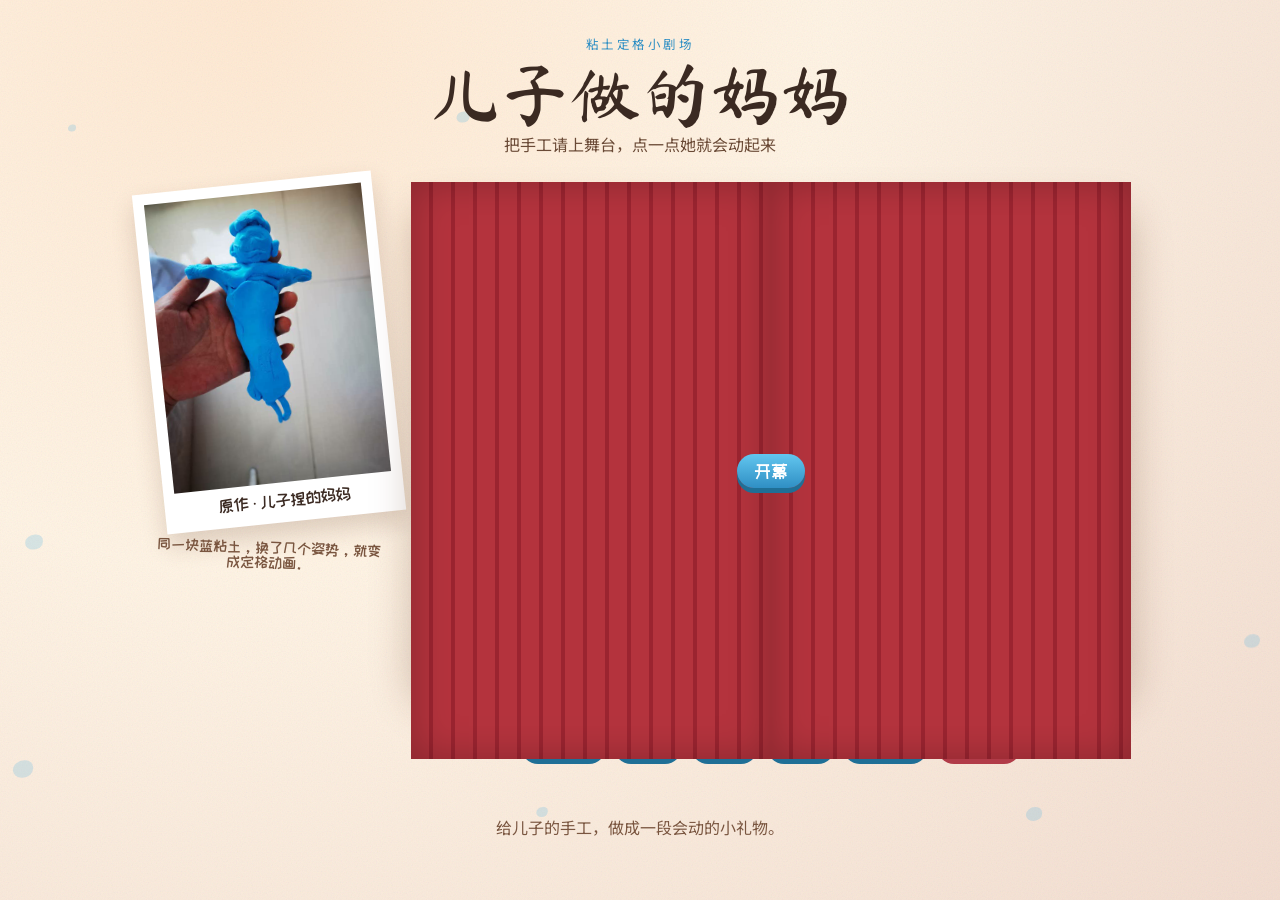
==== clay-mom/index.html @ c4759c36 "Add a clay stop-motion theater for the handmade mom figurine. Bring the blue clay sculpture to life " ====
<!DOCTYPE html>
<html lang="zh-CN">
<head>
  <meta charset="UTF-8" />
  <meta name="viewport" content="width=device-width, initial-scale=1" />
  <title>儿子做的妈妈 · 粘土动画</title>
  <link rel="preconnect" href="https://fonts.googleapis.com" />
  <link rel="preconnect" href="https://fonts.gstatic.com" crossorigin />
  <link href="https://fonts.googleapis.com/css2?family=Ma+Shan+Zheng&family=ZCOOL+KuaiLe&family=Noto+Sans+SC:wght@400;500;700&display=swap" rel="stylesheet" />
  <link rel="stylesheet" href="styles.css" />
</head>
<body>
  <div class="paper" aria-hidden="true"></div>
  <div class="crumbs" aria-hidden="true"></div>

  <header class="hero">
    <p class="eyebrow">粘土定格小剧场</p>
    <h1>儿子做的妈妈</h1>
    <p class="subtitle">把手工请上舞台，点一点她就会动起来</p>
  </header>

  <main class="layout">
    <aside class="polaroid-wrap">
      <figure class="polaroid">
        <img src="assets/original.jpg" alt="儿子亲手捏的蓝色粘土妈妈" />
        <figcaption>原作 · 儿子捏的妈妈</figcaption>
      </figure>
      <p class="note">同一块蓝粘土，换了几个姿势，就变成定格动画。</p>
    </aside>

    <section class="theater" aria-label="粘土妈妈舞台">
      <div class="curtain" id="curtain">
        <div class="curtain-panel left"></div>
        <div class="curtain-panel right"></div>
        <button class="open-show" type="button" id="openShow">开幕</button>
      </div>

      <div class="proscenium">
        <div class="lights" aria-hidden="true">
          <span></span><span></span><span></span><span></span><span></span>
        </div>

        <div class="stage">
          <div class="speech" id="speech" hidden></div>
          <div class="fx" id="fx" aria-hidden="true"></div>
          <button class="mom-hit" type="button" id="momHit" aria-label="点妈妈，让她演一段">
            <img class="mom" id="mom" src="assets/mom-idle.jpg" alt="蓝色粘土妈妈" />
          </button>
          <div class="shadow" id="shadow"></div>
        </div>
      </div>

      <p class="hint">点妈妈，或选下面的动作</p>

      <div class="actions" role="group" aria-label="动画动作">
        <button type="button" data-act="wave">挥挥手</button>
        <button type="button" data-act="hug">抱抱</button>
        <button type="button" data-act="dance">跳舞</button>
        <button type="button" data-act="kiss">飞吻</button>
        <button type="button" data-act="bounce">蹦蹦跳</button>
        <button type="button" class="showtime" data-act="show">看演出</button>
      </div>
    </section>
  </main>

  <footer>
    <p>给儿子的手工，做成一段会动的小礼物。</p>
  </footer>

  <script src="app.js"></script>
</body>
</html>
---- clay-mom/styles.css ----
:root {
  --clay: #4db3e4;
  --clay-deep: #2f8fc4;
  --cream: #fff4e4;
  --peach: #ffd5c2;
  --coral: #ff6f7d;
  --ink: #3b2a22;
  --stage: #8b5a3c;
  --wood: #c98958;
}

* {
  box-sizing: border-box;
}

html,
body {
  margin: 0;
  min-height: 100%;
}

body {
  color: var(--ink);
  font-family: "Noto Sans SC", sans-serif;
  background: radial-gradient(circle at 20% 0%, #ffe9d2 0%, var(--cream) 42%, #f3ddd0 100%);
  overflow-x: hidden;
}

.paper {
  position: fixed;
  inset: 0;
  pointer-events: none;
  opacity: 0.28;
  background-image:
    url("data:image/svg+xml,%3Csvg xmlns='http://www.w3.org/2000/svg' width='140' height='140'%3E%3Cfilter id='n'%3E%3CfeTurbulence type='fractalNoise' baseFrequency='.8' numOctaves='4'/%3E%3C/filter%3E%3Crect width='100%25' height='100%25' filter='url(%23n)' opacity='.35'/%3E%3C/svg%3E");
}

.crumbs span {
  position: fixed;
  width: 14px;
  height: 12px;
  border-radius: 60% 40% 55% 45%;
  background: var(--clay);
  opacity: 0.22;
  animation: crumb 9s ease-in-out infinite;
  z-index: 0;
}

.hero,
.layout,
footer {
  position: relative;
  z-index: 1;
}

.hero {
  text-align: center;
  padding: 2.2rem 1.2rem 0.4rem;
}

.eyebrow {
  margin: 0;
  letter-spacing: 0.28em;
  font-size: 0.78rem;
  color: var(--clay-deep);
}

h1 {
  margin: 0.35rem 0 0.2rem;
  font-family: "Ma Shan Zheng", cursive;
  font-size: clamp(2.6rem, 8vw, 4.4rem);
  font-weight: 400;
  line-height: 1;
}

.subtitle {
  margin: 0 auto;
  max-width: 28rem;
  color: #6a4a36;
}

.layout {
  display: grid;
  grid-template-columns: minmax(180px, 240px) minmax(0, 720px);
  gap: 1.4rem;
  justify-content: center;
  align-items: start;
  padding: 1.2rem 1.2rem 2.5rem;
  max-width: 1080px;
  margin: 0 auto;
}

.polaroid {
  margin: 0;
  padding: 0.7rem 0.7rem 0.3rem;
  background: #fff;
  rotate: -6deg;
  box-shadow: 0 12px 24px rgba(80, 40, 20, 0.18);
}

.polaroid img {
  display: block;
  width: 100%;
  aspect-ratio: 3 / 4;
  object-fit: cover;
  background: #eee;
}

.polaroid figcaption,
.note {
  font-family: "ZCOOL KuaiLe", cursive;
  text-align: center;
}

.polaroid figcaption {
  margin: 0.55rem 0 0.35rem;
  font-size: 1.05rem;
}

.note {
  margin: 1.1rem 0.2rem 0;
  font-size: 0.95rem;
  color: #7a5640;
  rotate: 2deg;
}

.theater {
  position: relative;
}

.proscenium {
  position: relative;
  background:
    linear-gradient(#5a2d2d, #7a3b3b 12%, transparent 12%),
    linear-gradient(180deg, #f7c9a0, #efb184);
  border: 10px solid #7a3a28;
  border-radius: 18px 18px 28px 28px;
  box-shadow:
    0 18px 0 #5c2818,
    0 28px 40px rgba(80, 30, 10, 0.25);
  overflow: hidden;
}

.lights {
  display: flex;
  justify-content: space-around;
  padding: 0.55rem 1rem 0.2rem;
}

.lights span {
  width: 16px;
  height: 16px;
  border-radius: 50%;
  background: radial-gradient(circle at 30% 30%, #fff6c8, #ffd15a 55%, #e09a20);
  box-shadow: 0 0 12px #ffd36a;
}

.stage {
  position: relative;
  min-height: 430px;
  display: grid;
  place-items: end center;
  padding: 1.5rem 1rem 2.4rem;
  background:
    radial-gradient(ellipse at 50% 100%, rgba(255, 255, 255, 0.35), transparent 55%),
    linear-gradient(#f3d2b0 0%, #e8b489 70%, #d89a66 100%);
}

.mom-hit {
  appearance: none;
  border: 0;
  background: none;
  padding: 0;
  cursor: pointer;
  z-index: 2;
}

.mom {
  width: min(46vw, 280px);
  aspect-ratio: 3 / 4;
  object-fit: contain;
  display: block;
  background: #f7e6d0;
  border: 7px solid #fffaf3;
  border-radius: 10px;
  box-shadow: 0 10px 0 rgba(90, 40, 20, 0.12);
  transform-origin: 50% 88%;
  animation: clay-wobble 1.6s ease-in-out infinite;
  user-select: none;
}

.mom.jumping {
  animation: clay-jump 0.42s ease-in-out;
}

.mom.hugging {
  animation: clay-hug 0.9s ease-in-out infinite;
}

.shadow {
  width: 140px;
  height: 22px;
  margin-top: -8px;
  background: radial-gradient(ellipse, rgba(80, 40, 20, 0.28), transparent 70%);
  transform: translateY(-18px);
  transition: transform 0.25s ease, width 0.25s ease, opacity 0.25s ease;
}

.shadow.up {
  width: 90px;
  opacity: 0.55;
  transform: translateY(-8px) scaleX(0.7);
}

.speech {
  position: absolute;
  top: 18px;
  left: 50%;
  transform: translateX(-50%);
  background: #fff;
  color: var(--ink);
  font-family: "ZCOOL KuaiLe", cursive;
  font-size: 1.35rem;
  padding: 0.45rem 0.9rem 0.4rem;
  border-radius: 1.4rem;
  box-shadow: 0 6px 0 rgba(80, 40, 20, 0.12);
  z-index: 4;
}

.speech::after {
  content: "";
  position: absolute;
  left: 50%;
  bottom: -10px;
  margin-left: -8px;
  border: 8px solid transparent;
  border-top-color: #fff;
}

.fx {
  pointer-events: none;
  position: absolute;
  inset: 0;
  overflow: hidden;
  z-index: 3;
}

.heart,
.spark {
  position: absolute;
  left: 50%;
  top: 42%;
  animation: float-up 1.15s ease-out forwards;
  font-size: 1.4rem;
}

.hint {
  text-align: center;
  margin: 0.85rem 0 0.5rem;
  color: #7a5640;
}

.actions {
  display: flex;
  flex-wrap: wrap;
  justify-content: center;
  gap: 0.55rem;
}

.actions button,
.open-show {
  font-family: "ZCOOL KuaiLe", cursive;
  font-size: 1.15rem;
  color: #fff;
  background: linear-gradient(#62c6ef, var(--clay-deep));
  border: 0;
  border-radius: 999px;
  padding: 0.55rem 1.05rem 0.45rem;
  box-shadow: 0 5px 0 #1f6f96;
  cursor: pointer;
}

.actions button:active,
.open-show:active {
  transform: translateY(3px);
  box-shadow: 0 2px 0 #1f6f96;
}

.actions .showtime {
  background: linear-gradient(#ff8b96, #e25566);
  box-shadow: 0 5px 0 #b13b48;
}

.curtain {
  position: absolute;
  inset: 0;
  z-index: 6;
  display: grid;
  place-items: center;
  pointer-events: none;
}

.curtain.closed {
  pointer-events: auto;
}

.curtain-panel {
  position: absolute;
  top: 0;
  width: 50%;
  height: 100%;
  background:
    repeating-linear-gradient(90deg, #b4333d 0 18px, #9b2430 18px 22px);
  transition: transform 0.9s cubic-bezier(0.22, 1, 0.36, 1);
  box-shadow: inset 0 0 40px rgba(0, 0, 0, 0.25);
}

.curtain-panel.left { left: 0; }
.curtain-panel.right { right: 0; }

.curtain:not(.closed) .curtain-panel.left { transform: translateX(-102%); }
.curtain:not(.closed) .curtain-panel.right { transform: translateX(102%); }

.open-show {
  position: relative;
  z-index: 7;
  opacity: 0;
  pointer-events: none;
}

.curtain.closed .open-show {
  opacity: 1;
  pointer-events: auto;
}

footer {
  text-align: center;
  padding: 0 1rem 2.4rem;
  color: #7a5640;
}

@keyframes clay-wobble {
  0%, 100% { transform: rotate(-1.2deg) scale(1, 1); }
  50% { transform: rotate(1.4deg) scale(1.03, 0.97); }
}

@keyframes clay-jump {
  0% { transform: translateY(0) scale(1, 1); }
  35% { transform: translateY(-28px) scale(0.94, 1.08); }
  100% { transform: translateY(0) scale(1.06, 0.94); }
}

@keyframes clay-hug {
  0%, 100% { transform: scale(1, 1); }
  50% { transform: scale(1.08, 0.94); }
}

@keyframes float-up {
  0% { transform: translate(-50%, 20px) scale(0.5); opacity: 0; }
  20% { opacity: 1; }
  100% { transform: translate(calc(-50% + var(--dx, 0px)), -140px) scale(1.15); opacity: 0; }
}

@keyframes crumb {
  0%, 100% { transform: translateY(0) rotate(0deg); }
  50% { transform: translateY(18px) rotate(18deg); }
}

@media (max-width: 780px) {
  .layout {
    grid-template-columns: 1fr;
  }

  .polaroid-wrap {
    display: flex;
    gap: 0.8rem;
    align-items: center;
    justify-content: center;
  }

  .polaroid {
    width: 140px;
    rotate: -4deg;
  }

  .note {
    max-width: 11rem;
    margin-top: 0;
  }

  .stage {
    min-height: 360px;
  }
}
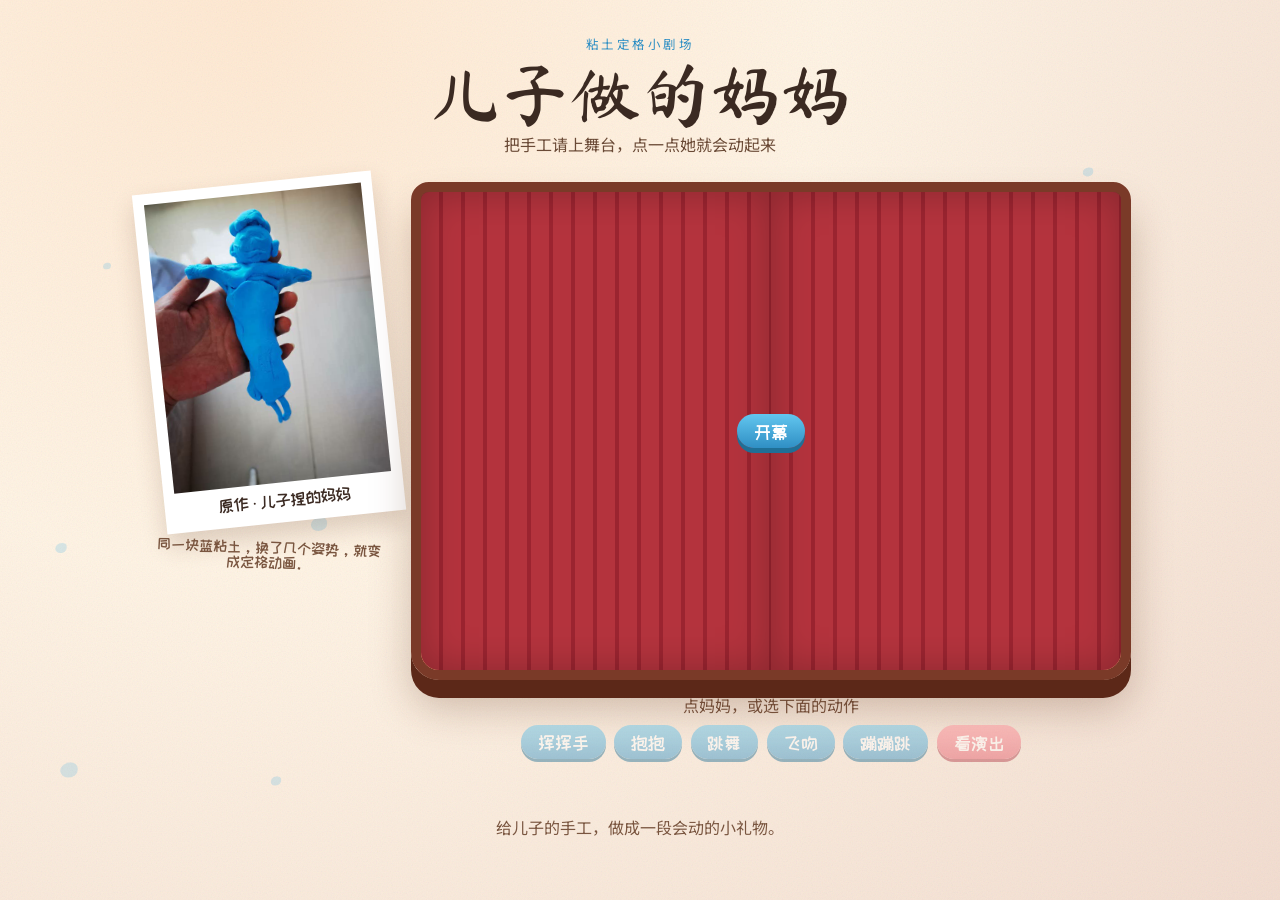
==== commit 21fe2654: "Keep the curtain on the stage so the original photo stays visible. Move the opening curtain inside t" ====
--- a/clay-mom/index.html
+++ b/clay-mom/index.html
@@ -4,6 +4,7 @@
   <meta charset="UTF-8" />
   <meta name="viewport" content="width=device-width, initial-scale=1" />
   <title>儿子做的妈妈 · 粘土动画</title>
+  <link rel="icon" href="data:image/svg+xml,%3Csvg xmlns='http://www.w3.org/2000/svg' viewBox='0 0 64 64'%3E%3Ccircle cx='32' cy='32' r='30' fill='%234db3e4'/%3E%3C/svg%3E" />
   <link rel="preconnect" href="https://fonts.googleapis.com" />
   <link rel="preconnect" href="https://fonts.gstatic.com" crossorigin />
   <link href="https://fonts.googleapis.com/css2?family=Ma+Shan+Zheng&family=ZCOOL+KuaiLe&family=Noto+Sans+SC:wght@400;500;700&display=swap" rel="stylesheet" />
@@ -29,13 +30,13 @@
     </aside>
 
     <section class="theater" aria-label="粘土妈妈舞台">
-      <div class="curtain" id="curtain">
-        <div class="curtain-panel left"></div>
-        <div class="curtain-panel right"></div>
-        <button class="open-show" type="button" id="openShow">开幕</button>
-      </div>
+      <div class="proscenium">
+        <div class="curtain" id="curtain">
+          <div class="curtain-panel left"></div>
+          <div class="curtain-panel right"></div>
+          <button class="open-show" type="button" id="openShow">开幕</button>
+        </div>
 
-      <div class="proscenium">
         <div class="lights" aria-hidden="true">
           <span></span><span></span><span></span><span></span><span></span>
         </div>
--- a/clay-mom/styles.css
+++ b/clay-mom/styles.css
@@ -173,6 +173,11 @@
   padding: 0;
   cursor: pointer;
   z-index: 2;
+}
+
+.mom-hit:disabled {
+  opacity: 1;
+  cursor: default;
 }
 
 .mom {
@@ -224,7 +229,7 @@
   padding: 0.45rem 0.9rem 0.4rem;
   border-radius: 1.4rem;
   box-shadow: 0 6px 0 rgba(80, 40, 20, 0.12);
-  z-index: 4;
+  z-index: 5;
 }
 
 .speech::after {
@@ -249,9 +254,10 @@
 .spark {
   position: absolute;
   left: 50%;
-  top: 42%;
-  animation: float-up 1.15s ease-out forwards;
-  font-size: 1.4rem;
+  top: 38%;
+  animation: float-up 1.8s ease-out forwards;
+  font-size: 2.1rem;
+  filter: drop-shadow(0 4px 0 rgba(80, 40, 20, 0.12));
 }
 
 .hint {
@@ -286,9 +292,19 @@
   box-shadow: 0 2px 0 #1f6f96;
 }
 
+.actions button:disabled {
+  opacity: 0.45;
+  cursor: not-allowed;
+  box-shadow: 0 3px 0 #1f6f96;
+}
+
 .actions .showtime {
   background: linear-gradient(#ff8b96, #e25566);
   box-shadow: 0 5px 0 #b13b48;
+}
+
+.actions .showtime:disabled {
+  box-shadow: 0 3px 0 #b13b48;
 }
 
 .curtain {
@@ -298,6 +314,7 @@
   display: grid;
   place-items: center;
   pointer-events: none;
+  overflow: hidden;
 }
 
 .curtain.closed {
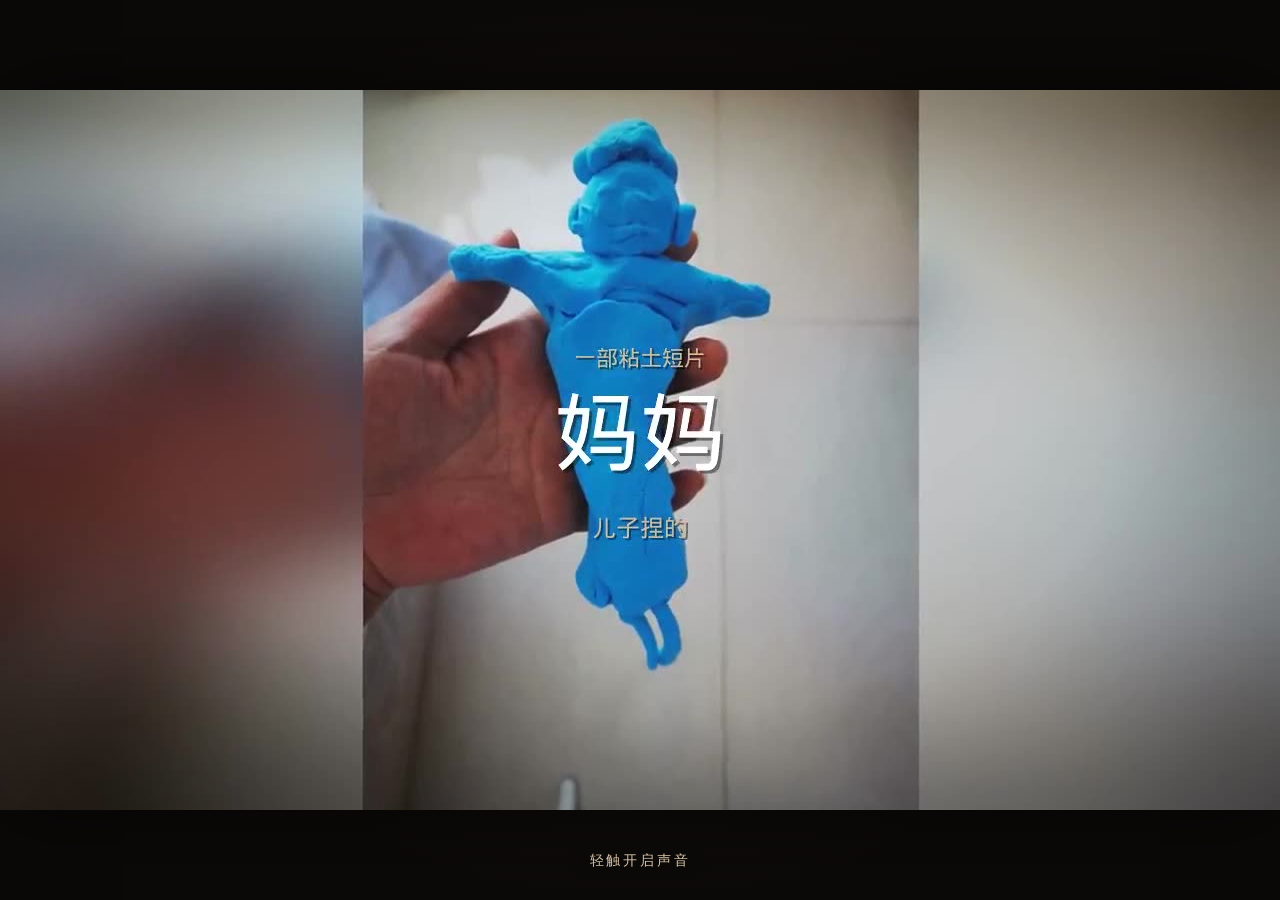
==== commit 9e844a9f: "Turn the clay mom piece into a warm short film. Replace the click-to-play theater with a 85-second c" ====
--- a/clay-mom/index.html
+++ b/clay-mom/index.html
@@ -3,71 +3,21 @@
 <head>
   <meta charset="UTF-8" />
   <meta name="viewport" content="width=device-width, initial-scale=1" />
-  <title>儿子做的妈妈 · 粘土动画</title>
+  <title>妈妈 · 一部粘土短片</title>
   <link rel="icon" href="data:image/svg+xml,%3Csvg xmlns='http://www.w3.org/2000/svg' viewBox='0 0 64 64'%3E%3Ccircle cx='32' cy='32' r='30' fill='%234db3e4'/%3E%3C/svg%3E" />
-  <link rel="preconnect" href="https://fonts.googleapis.com" />
-  <link rel="preconnect" href="https://fonts.gstatic.com" crossorigin />
-  <link href="https://fonts.googleapis.com/css2?family=Ma+Shan+Zheng&family=ZCOOL+KuaiLe&family=Noto+Sans+SC:wght@400;500;700&display=swap" rel="stylesheet" />
   <link rel="stylesheet" href="styles.css" />
 </head>
 <body>
-  <div class="paper" aria-hidden="true"></div>
-  <div class="crumbs" aria-hidden="true"></div>
-
-  <header class="hero">
-    <p class="eyebrow">粘土定格小剧场</p>
-    <h1>儿子做的妈妈</h1>
-    <p class="subtitle">把手工请上舞台，点一点她就会动起来</p>
-  </header>
-
-  <main class="layout">
-    <aside class="polaroid-wrap">
-      <figure class="polaroid">
-        <img src="assets/original.jpg" alt="儿子亲手捏的蓝色粘土妈妈" />
-        <figcaption>原作 · 儿子捏的妈妈</figcaption>
-      </figure>
-      <p class="note">同一块蓝粘土，换了几个姿势，就变成定格动画。</p>
-    </aside>
-
-    <section class="theater" aria-label="粘土妈妈舞台">
-      <div class="proscenium">
-        <div class="curtain" id="curtain">
-          <div class="curtain-panel left"></div>
-          <div class="curtain-panel right"></div>
-          <button class="open-show" type="button" id="openShow">开幕</button>
-        </div>
-
-        <div class="lights" aria-hidden="true">
-          <span></span><span></span><span></span><span></span><span></span>
-        </div>
-
-        <div class="stage">
-          <div class="speech" id="speech" hidden></div>
-          <div class="fx" id="fx" aria-hidden="true"></div>
-          <button class="mom-hit" type="button" id="momHit" aria-label="点妈妈，让她演一段">
-            <img class="mom" id="mom" src="assets/mom-idle.jpg" alt="蓝色粘土妈妈" />
-          </button>
-          <div class="shadow" id="shadow"></div>
-        </div>
+  <div class="cinema">
+    <div class="letterbox">
+      <video id="film" src="film.mp4" poster="assets/poster.jpg" playsinline></video>
+      <div class="vignette" aria-hidden="true"></div>
+      <div class="end-veil" id="endVeil" hidden>
+        <button type="button" class="replay" id="replay">再看一遍</button>
       </div>
-
-      <p class="hint">点妈妈，或选下面的动作</p>
-
-      <div class="actions" role="group" aria-label="动画动作">
-        <button type="button" data-act="wave">挥挥手</button>
-        <button type="button" data-act="hug">抱抱</button>
-        <button type="button" data-act="dance">跳舞</button>
-        <button type="button" data-act="kiss">飞吻</button>
-        <button type="button" data-act="bounce">蹦蹦跳</button>
-        <button type="button" class="showtime" data-act="show">看演出</button>
-      </div>
-    </section>
-  </main>
-
-  <footer>
-    <p>给儿子的手工，做成一段会动的小礼物。</p>
-  </footer>
-
+    </div>
+  </div>
+  <button type="button" class="sound-hint" id="soundHint" hidden>轻触开启声音</button>
   <script src="app.js"></script>
 </body>
 </html>
--- a/clay-mom/styles.css
+++ b/clay-mom/styles.css
@@ -1,14 +1,3 @@
-:root {
-  --clay: #4db3e4;
-  --clay-deep: #2f8fc4;
-  --cream: #fff4e4;
-  --peach: #ffd5c2;
-  --coral: #ff6f7d;
-  --ink: #3b2a22;
-  --stage: #8b5a3c;
-  --wood: #c98958;
-}
-
 * {
   box-sizing: border-box;
 }
@@ -16,396 +5,83 @@
 html,
 body {
   margin: 0;
-  min-height: 100%;
+  height: 100%;
+  background: #0b0908;
 }
 
-body {
-  color: var(--ink);
-  font-family: "Noto Sans SC", sans-serif;
-  background: radial-gradient(circle at 20% 0%, #ffe9d2 0%, var(--cream) 42%, #f3ddd0 100%);
-  overflow-x: hidden;
+.cinema {
+  min-height: 100%;
+  display: grid;
+  place-items: center;
+  background: radial-gradient(ellipse at center, #1a1410 0%, #0b0908 70%);
 }
 
-.paper {
-  position: fixed;
+.letterbox {
+  position: relative;
+  width: min(100vw, calc(100vh * 16 / 9));
+  aspect-ratio: 16 / 9;
+  overflow: hidden;
+  background: #120e0c;
+  box-shadow: 0 0 80px rgba(0, 0, 0, 0.65);
+}
+
+video {
+  display: block;
+  width: 100%;
+  height: 100%;
+  object-fit: cover;
+  background: #120e0c;
+}
+
+.vignette {
+  position: absolute;
   inset: 0;
   pointer-events: none;
-  opacity: 0.28;
-  background-image:
-    url("data:image/svg+xml,%3Csvg xmlns='http://www.w3.org/2000/svg' width='140' height='140'%3E%3Cfilter id='n'%3E%3CfeTurbulence type='fractalNoise' baseFrequency='.8' numOctaves='4'/%3E%3C/filter%3E%3Crect width='100%25' height='100%25' filter='url(%23n)' opacity='.35'/%3E%3C/svg%3E");
+  background: radial-gradient(ellipse at center, transparent 52%, rgba(8, 6, 5, 0.32) 100%);
 }
 
-.crumbs span {
-  position: fixed;
-  width: 14px;
-  height: 12px;
-  border-radius: 60% 40% 55% 45%;
-  background: var(--clay);
-  opacity: 0.22;
-  animation: crumb 9s ease-in-out infinite;
-  z-index: 0;
+.end-veil {
+  position: absolute;
+  inset: 0;
+  display: grid;
+  place-items: end center;
+  padding-bottom: 8%;
+  background: linear-gradient(transparent 55%, rgba(8, 6, 5, 0.45));
 }
 
-.hero,
-.layout,
-footer {
-  position: relative;
-  z-index: 1;
+.end-veil[hidden] {
+  display: none;
 }
 
-.hero {
-  text-align: center;
-  padding: 2.2rem 1.2rem 0.4rem;
-}
-
-.eyebrow {
-  margin: 0;
-  letter-spacing: 0.28em;
-  font-size: 0.78rem;
-  color: var(--clay-deep);
-}
-
-h1 {
-  margin: 0.35rem 0 0.2rem;
-  font-family: "Ma Shan Zheng", cursive;
-  font-size: clamp(2.6rem, 8vw, 4.4rem);
-  font-weight: 400;
-  line-height: 1;
-}
-
-.subtitle {
-  margin: 0 auto;
-  max-width: 28rem;
-  color: #6a4a36;
-}
-
-.layout {
-  display: grid;
-  grid-template-columns: minmax(180px, 240px) minmax(0, 720px);
-  gap: 1.4rem;
-  justify-content: center;
-  align-items: start;
-  padding: 1.2rem 1.2rem 2.5rem;
-  max-width: 1080px;
-  margin: 0 auto;
-}
-
-.polaroid {
-  margin: 0;
-  padding: 0.7rem 0.7rem 0.3rem;
-  background: #fff;
-  rotate: -6deg;
-  box-shadow: 0 12px 24px rgba(80, 40, 20, 0.18);
-}
-
-.polaroid img {
-  display: block;
-  width: 100%;
-  aspect-ratio: 3 / 4;
-  object-fit: cover;
-  background: #eee;
-}
-
-.polaroid figcaption,
-.note {
-  font-family: "ZCOOL KuaiLe", cursive;
-  text-align: center;
-}
-
-.polaroid figcaption {
-  margin: 0.55rem 0 0.35rem;
-  font-size: 1.05rem;
-}
-
-.note {
-  margin: 1.1rem 0.2rem 0;
-  font-size: 0.95rem;
-  color: #7a5640;
-  rotate: 2deg;
-}
-
-.theater {
-  position: relative;
-}
-
-.proscenium {
-  position: relative;
-  background:
-    linear-gradient(#5a2d2d, #7a3b3b 12%, transparent 12%),
-    linear-gradient(180deg, #f7c9a0, #efb184);
-  border: 10px solid #7a3a28;
-  border-radius: 18px 18px 28px 28px;
-  box-shadow:
-    0 18px 0 #5c2818,
-    0 28px 40px rgba(80, 30, 10, 0.25);
-  overflow: hidden;
-}
-
-.lights {
-  display: flex;
-  justify-content: space-around;
-  padding: 0.55rem 1rem 0.2rem;
-}
-
-.lights span {
-  width: 16px;
-  height: 16px;
-  border-radius: 50%;
-  background: radial-gradient(circle at 30% 30%, #fff6c8, #ffd15a 55%, #e09a20);
-  box-shadow: 0 0 12px #ffd36a;
-}
-
-.stage {
-  position: relative;
-  min-height: 430px;
-  display: grid;
-  place-items: end center;
-  padding: 1.5rem 1rem 2.4rem;
-  background:
-    radial-gradient(ellipse at 50% 100%, rgba(255, 255, 255, 0.35), transparent 55%),
-    linear-gradient(#f3d2b0 0%, #e8b489 70%, #d89a66 100%);
-}
-
-.mom-hit {
+.replay,
+.sound-hint {
   appearance: none;
   border: 0;
-  background: none;
-  padding: 0;
-  cursor: pointer;
-  z-index: 2;
-}
-
-.mom-hit:disabled {
-  opacity: 1;
-  cursor: default;
-}
-
-.mom {
-  width: min(46vw, 280px);
-  aspect-ratio: 3 / 4;
-  object-fit: contain;
-  display: block;
-  background: #f7e6d0;
-  border: 7px solid #fffaf3;
-  border-radius: 10px;
-  box-shadow: 0 10px 0 rgba(90, 40, 20, 0.12);
-  transform-origin: 50% 88%;
-  animation: clay-wobble 1.6s ease-in-out infinite;
-  user-select: none;
-}
-
-.mom.jumping {
-  animation: clay-jump 0.42s ease-in-out;
-}
-
-.mom.hugging {
-  animation: clay-hug 0.9s ease-in-out infinite;
-}
-
-.shadow {
-  width: 140px;
-  height: 22px;
-  margin-top: -8px;
-  background: radial-gradient(ellipse, rgba(80, 40, 20, 0.28), transparent 70%);
-  transform: translateY(-18px);
-  transition: transform 0.25s ease, width 0.25s ease, opacity 0.25s ease;
-}
-
-.shadow.up {
-  width: 90px;
-  opacity: 0.55;
-  transform: translateY(-8px) scaleX(0.7);
-}
-
-.speech {
-  position: absolute;
-  top: 18px;
-  left: 50%;
-  transform: translateX(-50%);
-  background: #fff;
-  color: var(--ink);
-  font-family: "ZCOOL KuaiLe", cursive;
-  font-size: 1.35rem;
-  padding: 0.45rem 0.9rem 0.4rem;
-  border-radius: 1.4rem;
-  box-shadow: 0 6px 0 rgba(80, 40, 20, 0.12);
-  z-index: 5;
-}
-
-.speech::after {
-  content: "";
-  position: absolute;
-  left: 50%;
-  bottom: -10px;
-  margin-left: -8px;
-  border: 8px solid transparent;
-  border-top-color: #fff;
-}
-
-.fx {
-  pointer-events: none;
-  position: absolute;
-  inset: 0;
-  overflow: hidden;
-  z-index: 3;
-}
-
-.heart,
-.spark {
-  position: absolute;
-  left: 50%;
-  top: 38%;
-  animation: float-up 1.8s ease-out forwards;
-  font-size: 2.1rem;
-  filter: drop-shadow(0 4px 0 rgba(80, 40, 20, 0.12));
-}
-
-.hint {
-  text-align: center;
-  margin: 0.85rem 0 0.5rem;
-  color: #7a5640;
-}
-
-.actions {
-  display: flex;
-  flex-wrap: wrap;
-  justify-content: center;
-  gap: 0.55rem;
-}
-
-.actions button,
-.open-show {
-  font-family: "ZCOOL KuaiLe", cursive;
-  font-size: 1.15rem;
-  color: #fff;
-  background: linear-gradient(#62c6ef, var(--clay-deep));
-  border: 0;
+  background: rgba(12, 10, 8, 0.55);
+  color: #d7c4a8;
+  font-family: "Noto Sans SC", "PingFang SC", sans-serif;
+  font-size: 0.88rem;
+  letter-spacing: 0.2em;
+  padding: 0.5rem 1.1rem;
   border-radius: 999px;
-  padding: 0.55rem 1.05rem 0.45rem;
-  box-shadow: 0 5px 0 #1f6f96;
   cursor: pointer;
 }
 
-.actions button:active,
-.open-show:active {
-  transform: translateY(3px);
-  box-shadow: 0 2px 0 #1f6f96;
+.sound-hint {
+  position: fixed;
+  left: 50%;
+  bottom: 1.4rem;
+  transform: translateX(-50%);
 }
 
-.actions button:disabled {
-  opacity: 0.45;
-  cursor: not-allowed;
-  box-shadow: 0 3px 0 #1f6f96;
+.sound-hint[hidden] {
+  display: none;
 }
 
-.actions .showtime {
-  background: linear-gradient(#ff8b96, #e25566);
-  box-shadow: 0 5px 0 #b13b48;
-}
-
-.actions .showtime:disabled {
-  box-shadow: 0 3px 0 #b13b48;
-}
-
-.curtain {
-  position: absolute;
-  inset: 0;
-  z-index: 6;
-  display: grid;
-  place-items: center;
-  pointer-events: none;
-  overflow: hidden;
-}
-
-.curtain.closed {
-  pointer-events: auto;
-}
-
-.curtain-panel {
-  position: absolute;
-  top: 0;
-  width: 50%;
-  height: 100%;
-  background:
-    repeating-linear-gradient(90deg, #b4333d 0 18px, #9b2430 18px 22px);
-  transition: transform 0.9s cubic-bezier(0.22, 1, 0.36, 1);
-  box-shadow: inset 0 0 40px rgba(0, 0, 0, 0.25);
-}
-
-.curtain-panel.left { left: 0; }
-.curtain-panel.right { right: 0; }
-
-.curtain:not(.closed) .curtain-panel.left { transform: translateX(-102%); }
-.curtain:not(.closed) .curtain-panel.right { transform: translateX(102%); }
-
-.open-show {
-  position: relative;
-  z-index: 7;
-  opacity: 0;
-  pointer-events: none;
-}
-
-.curtain.closed .open-show {
-  opacity: 1;
-  pointer-events: auto;
-}
-
-footer {
-  text-align: center;
-  padding: 0 1rem 2.4rem;
-  color: #7a5640;
-}
-
-@keyframes clay-wobble {
-  0%, 100% { transform: rotate(-1.2deg) scale(1, 1); }
-  50% { transform: rotate(1.4deg) scale(1.03, 0.97); }
-}
-
-@keyframes clay-jump {
-  0% { transform: translateY(0) scale(1, 1); }
-  35% { transform: translateY(-28px) scale(0.94, 1.08); }
-  100% { transform: translateY(0) scale(1.06, 0.94); }
-}
-
-@keyframes clay-hug {
-  0%, 100% { transform: scale(1, 1); }
-  50% { transform: scale(1.08, 0.94); }
-}
-
-@keyframes float-up {
-  0% { transform: translate(-50%, 20px) scale(0.5); opacity: 0; }
-  20% { opacity: 1; }
-  100% { transform: translate(calc(-50% + var(--dx, 0px)), -140px) scale(1.15); opacity: 0; }
-}
-
-@keyframes crumb {
-  0%, 100% { transform: translateY(0) rotate(0deg); }
-  50% { transform: translateY(18px) rotate(18deg); }
-}
-
-@media (max-width: 780px) {
-  .layout {
-    grid-template-columns: 1fr;
-  }
-
-  .polaroid-wrap {
-    display: flex;
-    gap: 0.8rem;
-    align-items: center;
-    justify-content: center;
-  }
-
-  .polaroid {
-    width: 140px;
-    rotate: -4deg;
-  }
-
-  .note {
-    max-width: 11rem;
-    margin-top: 0;
-  }
-
-  .stage {
-    min-height: 360px;
+@media (max-width: 700px) {
+  .letterbox {
+    width: 100vw;
+    height: 100vh;
+    aspect-ratio: auto;
   }
 }
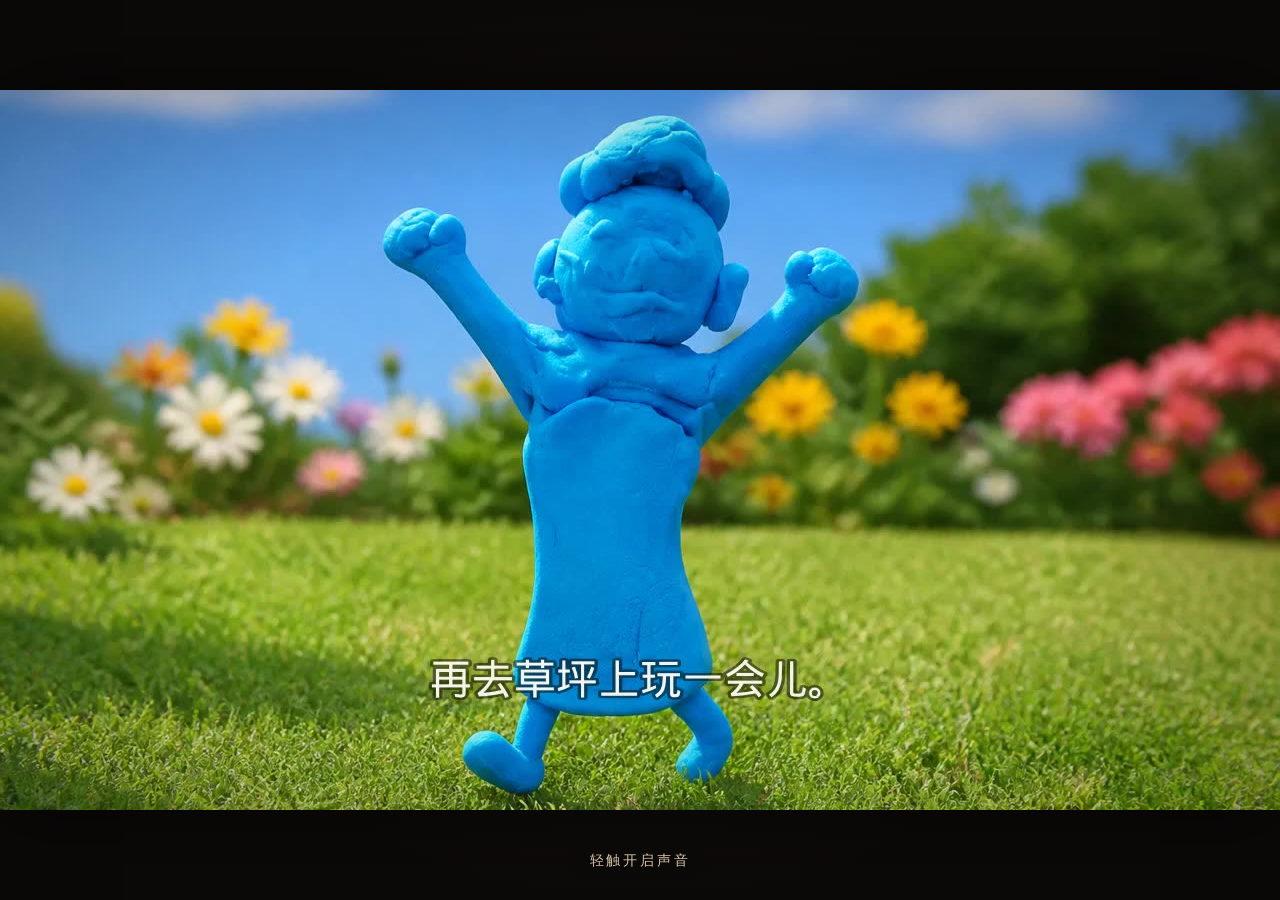
==== commit 0ccbc574: "Replace the intro with a stop-motion day in Mom's life. Drop the original-photo opening. The clay mo" ====
--- a/clay-mom/index.html
+++ b/clay-mom/index.html
@@ -3,7 +3,7 @@
 <head>
   <meta charset="UTF-8" />
   <meta name="viewport" content="width=device-width, initial-scale=1" />
-  <title>妈妈 · 一部粘土短片</title>
+  <title>妈妈的一天 · 粘土短片</title>
   <link rel="icon" href="data:image/svg+xml,%3Csvg xmlns='http://www.w3.org/2000/svg' viewBox='0 0 64 64'%3E%3Ccircle cx='32' cy='32' r='30' fill='%234db3e4'/%3E%3C/svg%3E" />
   <link rel="stylesheet" href="styles.css" />
 </head>
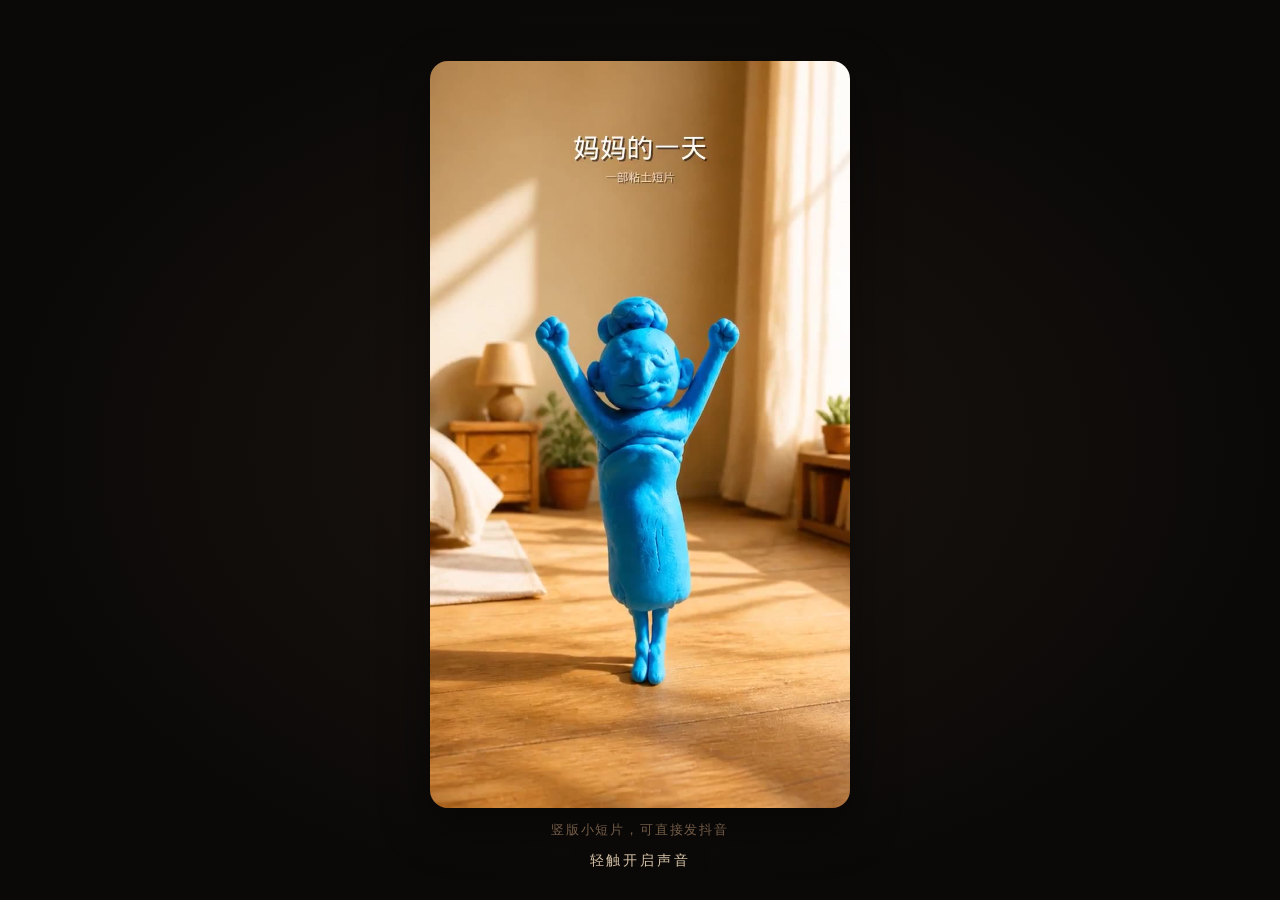
==== commit 8a60908c: "Make a smooth vertical Douyin short of Mom's day. Hold each scene longer and dissolve between shots " ====
--- a/clay-mom/index.html
+++ b/clay-mom/index.html
@@ -9,13 +9,13 @@
 </head>
 <body>
   <div class="cinema">
-    <div class="letterbox">
+    <div class="phone">
       <video id="film" src="film.mp4" poster="assets/poster.jpg" playsinline></video>
-      <div class="vignette" aria-hidden="true"></div>
       <div class="end-veil" id="endVeil" hidden>
         <button type="button" class="replay" id="replay">再看一遍</button>
       </div>
     </div>
+    <p class="hint">竖版小短片，可直接发抖音</p>
   </div>
   <button type="button" class="sound-hint" id="soundHint" hidden>轻触开启声音</button>
   <script src="app.js"></script>
--- a/clay-mom/styles.css
+++ b/clay-mom/styles.css
@@ -13,16 +13,19 @@
   min-height: 100%;
   display: grid;
   place-items: center;
+  align-content: center;
+  gap: 0.8rem;
   background: radial-gradient(ellipse at center, #1a1410 0%, #0b0908 70%);
 }
 
-.letterbox {
+.phone {
   position: relative;
-  width: min(100vw, calc(100vh * 16 / 9));
-  aspect-ratio: 16 / 9;
+  width: min(100vw, calc(100vh * 9 / 16), 420px);
+  aspect-ratio: 9 / 16;
   overflow: hidden;
   background: #120e0c;
-  box-shadow: 0 0 80px rgba(0, 0, 0, 0.65);
+  border-radius: 18px;
+  box-shadow: 0 18px 50px rgba(0, 0, 0, 0.45);
 }
 
 video {
@@ -33,24 +36,25 @@
   background: #120e0c;
 }
 
-.vignette {
-  position: absolute;
-  inset: 0;
-  pointer-events: none;
-  background: radial-gradient(ellipse at center, transparent 52%, rgba(8, 6, 5, 0.32) 100%);
-}
-
 .end-veil {
   position: absolute;
   inset: 0;
   display: grid;
   place-items: end center;
-  padding-bottom: 8%;
-  background: linear-gradient(transparent 55%, rgba(8, 6, 5, 0.45));
+  padding-bottom: 14%;
+  background: linear-gradient(transparent 60%, rgba(8, 6, 5, 0.4));
 }
 
 .end-veil[hidden] {
   display: none;
+}
+
+.hint {
+  margin: 0;
+  color: #8f7358;
+  font-family: "Noto Sans SC", "PingFang SC", sans-serif;
+  font-size: 0.82rem;
+  letter-spacing: 0.14em;
 }
 
 .replay,
@@ -77,11 +81,3 @@
 .sound-hint[hidden] {
   display: none;
 }
-
-@media (max-width: 700px) {
-  .letterbox {
-    width: 100vw;
-    height: 100vh;
-    aspect-ratio: auto;
-  }
-}
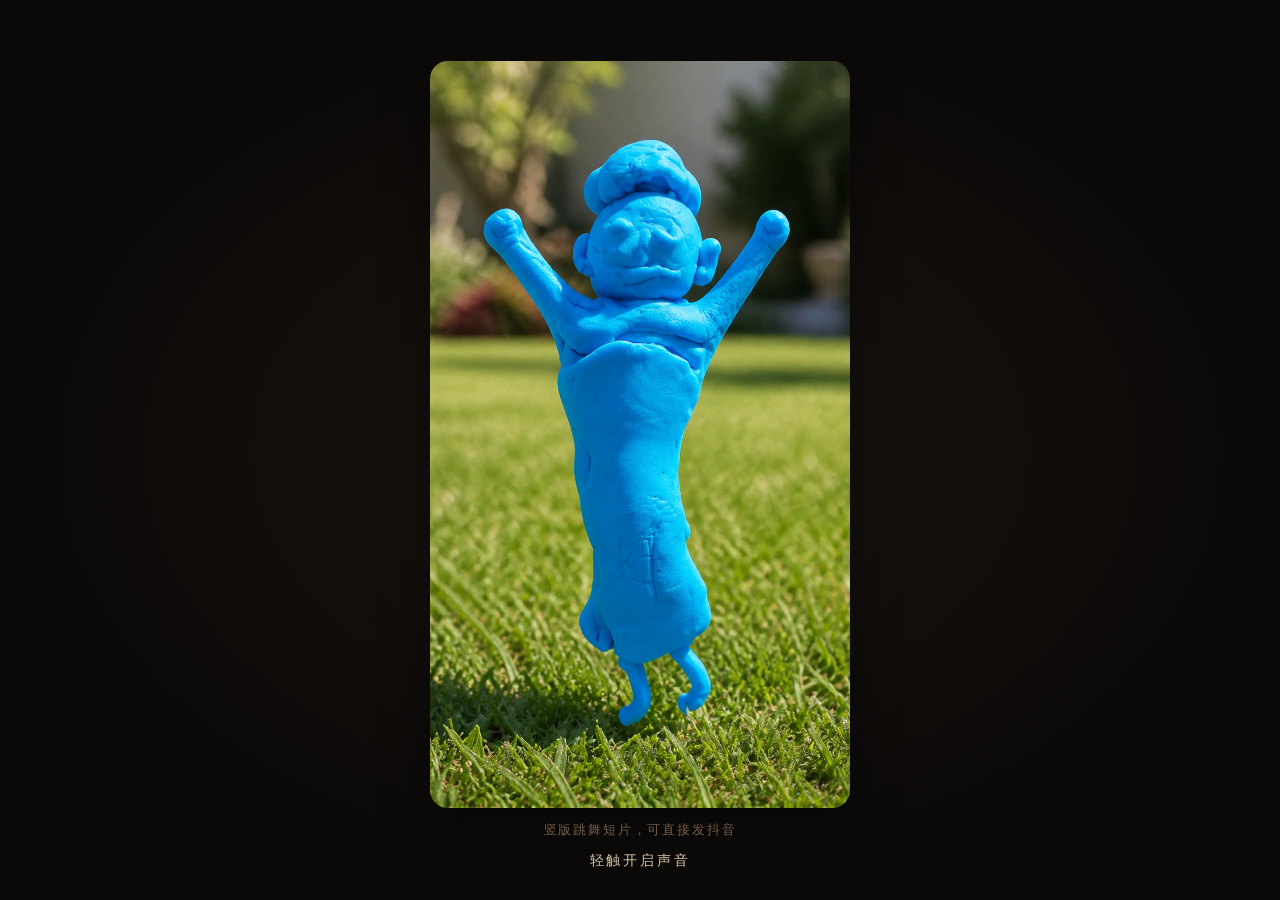
==== commit 2089b49c: "Turn the clay mom short into a Douyin dance loop. Still T-pose hook, beat drop, stop-motion dance on" ====
--- a/clay-mom/index.html
+++ b/clay-mom/index.html
@@ -3,7 +3,7 @@
 <head>
   <meta charset="UTF-8" />
   <meta name="viewport" content="width=device-width, initial-scale=1" />
-  <title>妈妈的一天 · 粘土短片</title>
+  <title>儿子捏的妈妈，也会跳</title>
   <link rel="icon" href="data:image/svg+xml,%3Csvg xmlns='http://www.w3.org/2000/svg' viewBox='0 0 64 64'%3E%3Ccircle cx='32' cy='32' r='30' fill='%234db3e4'/%3E%3C/svg%3E" />
   <link rel="stylesheet" href="styles.css" />
 </head>
@@ -15,7 +15,7 @@
         <button type="button" class="replay" id="replay">再看一遍</button>
       </div>
     </div>
-    <p class="hint">竖版小短片，可直接发抖音</p>
+    <p class="hint">竖版跳舞短片，可直接发抖音</p>
   </div>
   <button type="button" class="sound-hint" id="soundHint" hidden>轻触开启声音</button>
   <script src="app.js"></script>
